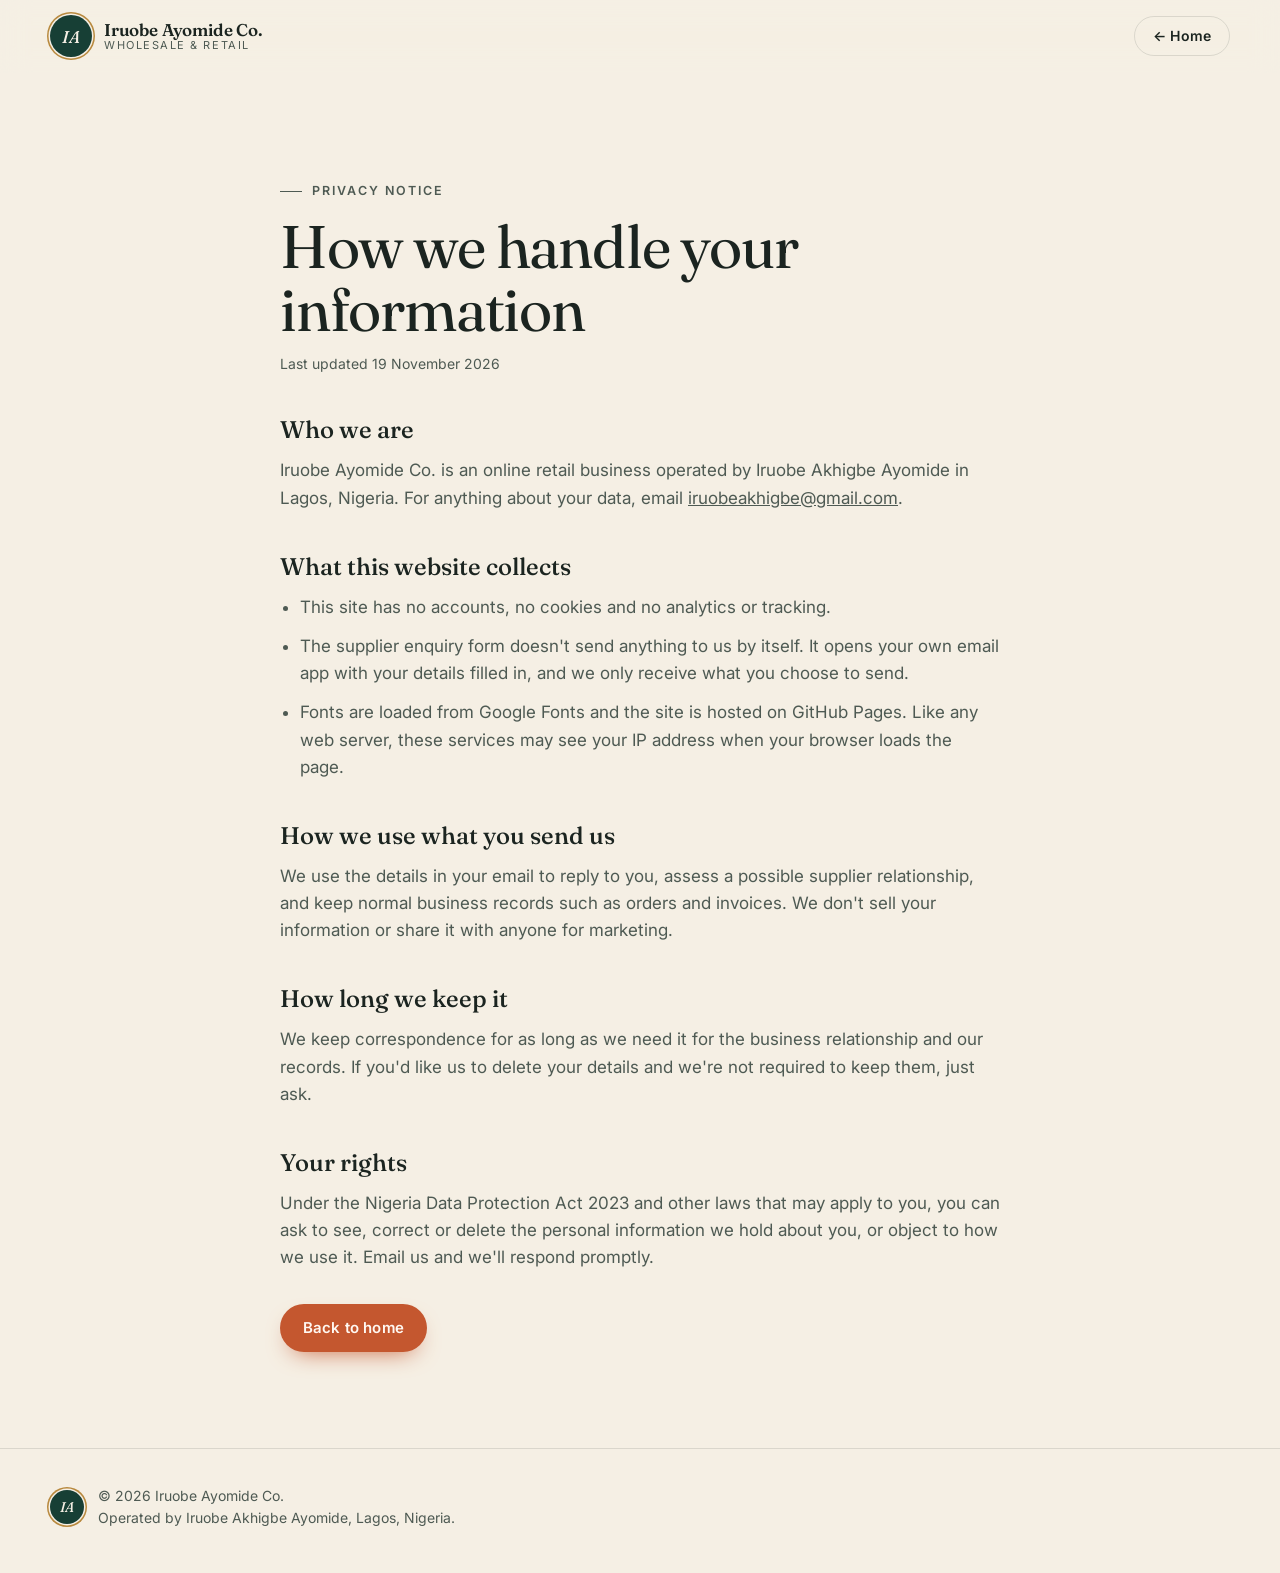
==== privacy.html @ d1483d63 "Add supplier enquiry form, About, FAQ, mobile menu, privacy notice and SEO files" ====
<!doctype html>
<html lang="en">
<head>
  <meta charset="utf-8">
  <meta name="viewport" content="width=device-width, initial-scale=1, viewport-fit=cover">
  <title>Privacy notice · Iruobe Ayomide Co.</title>
  <meta name="description" content="How Iruobe Ayomide Co. handles the information you share with us.">
  <link rel="canonical" href="https://ayomideesam.github.io/iruobe-ayomide-co/privacy.html">
  <meta name="theme-color" content="#F5EFE4" media="(prefers-color-scheme: light)">
  <meta name="theme-color" content="#0E1714" media="(prefers-color-scheme: dark)">
  <link rel="icon" href="favicon.svg" type="image/svg+xml">
  <link rel="preconnect" href="https://fonts.googleapis.com">
  <link rel="preconnect" href="https://fonts.gstatic.com" crossorigin>
  <link href="https://fonts.googleapis.com/css2?family=Fraunces:ital,opsz,wght@0,9..144,300..700;1,9..144,300..700&family=Inter:wght@400;500;600&display=swap" rel="stylesheet">
  <link rel="stylesheet" href="assets/styles.css">
</head>
<body>
  <header class="nav">
    <div class="wrap nav__inner">
      <a class="brand" href="./" aria-label="Iruobe Ayomide Co. home">
        <span class="seal" aria-hidden="true">IA</span>
        <span class="brand__text">
          <span class="brand__name">Iruobe Ayomide Co.</span>
          <span class="brand__tag">Wholesale &amp; Retail</span>
        </span>
      </a>
      <a class="btn btn--small btn--ghost" href="./">← Home</a>
    </div>
  </header>

  <main class="page">
    <div class="wrap page__body">
      <p class="eyebrow">Privacy notice</p>
      <h1>How we handle your information</h1>
      <p class="meta">Last updated 19 November 2026</p>

      <h2>Who we are</h2>
      <p>Iruobe Ayomide Co. is an online retail business operated by Iruobe Akhigbe Ayomide in Lagos, Nigeria. For anything about your data, email
        <a href="mailto:iruobeakhigbe@gmail.com">iruobeakhigbe<wbr>@gmail.com</a>.</p>

      <h2>What this website collects</h2>
      <ul>
        <li>This site has no accounts, no cookies and no analytics or tracking.</li>
        <li>The supplier enquiry form doesn't send anything to us by itself. It opens your own email app with your details filled in, and we only receive what you choose to send.</li>
        <li>Fonts are loaded from Google Fonts and the site is hosted on GitHub Pages. Like any web server, these services may see your IP address when your browser loads the page.</li>
      </ul>

      <h2>How we use what you send us</h2>
      <p>We use the details in your email to reply to you, assess a possible supplier relationship, and keep normal business records such as orders and invoices. We don't sell your information or share it with anyone for marketing.</p>

      <h2>How long we keep it</h2>
      <p>We keep correspondence for as long as we need it for the business relationship and our records. If you'd like us to delete your details and we're not required to keep them, just ask.</p>

      <h2>Your rights</h2>
      <p>Under the Nigeria Data Protection Act 2023 and other laws that may apply to you, you can ask to see, correct or delete the personal information we hold about you, or object to how we use it. Email us and we'll respond promptly.</p>

      <a class="btn btn--clay" href="./">Back to home</a>
    </div>
  </main>

  <footer class="footer">
    <div class="wrap footer__inner">
      <div class="footer__brand">
        <span class="seal seal--small" aria-hidden="true">IA</span>
        <p>© 2026 Iruobe Ayomide Co.<br>Operated by Iruobe Akhigbe Ayomide, Lagos, Nigeria.</p>
      </div>
    </div>
  </footer>
</body>
</html>
---- assets/styles.css ----
/* Iruobe Ayomide Co. — site styles */

:root {
  --paper: #F5EFE4;
  --paper-2: #ECE3D2;
  --card: #FBF8F2;
  --ink: #1B2420;
  --ink-soft: #4E5A53;
  --line: rgba(27, 36, 32, 0.12);
  --forest: #173F35;
  --forest-2: #0F2D26;
  --clay: #C4572F;
  --clay-ink: #FFF8F2;
  --brass: #B8893E;

  --kraft-1: #D9B98A;
  --kraft-2: #C9A270;
  --kraft-3: #B58C59;
  --kraft-4: #9E7646;
  --tape: rgba(245, 239, 228, 0.55);
  --mark: rgba(27, 36, 32, 0.45);
  --label: #FFFDF8;
  --label-line: rgba(27, 36, 32, 0.18);
  --sun: rgba(184, 137, 62, 0.16);
  --dot: rgba(23, 63, 53, 0.22);
  --shadow: rgba(27, 36, 32, 0.12);

  --radius: 18px;
  --shadow-soft: 0 1px 0 rgba(255, 255, 255, 0.6) inset, 0 18px 40px -24px rgba(23, 63, 53, 0.35);
  --serif: "Fraunces", Georgia, "Times New Roman", serif;
  --sans: "Inter", system-ui, -apple-system, "Segoe UI", Roboto, sans-serif;
  color-scheme: light;
}

@media (prefers-color-scheme: dark) {
  :root {
    --paper: #0E1714;
    --paper-2: #13201B;
    --card: #15241F;
    --ink: #EFE9DD;
    --ink-soft: #A7B2AB;
    --line: rgba(239, 233, 221, 0.12);
    --forest: #1A4438;
    --forest-2: #10302A;
    --clay: #E07A52;
    --clay-ink: #1A0F0A;
    --brass: #D4A65A;

    --kraft-1: #C7A475;
    --kraft-2: #B08A5A;
    --kraft-3: #977245;
    --kraft-4: #7C5C36;
    --tape: rgba(239, 233, 221, 0.35);
    --mark: rgba(14, 23, 20, 0.55);
    --label: #F4EEE2;
    --label-line: rgba(14, 23, 20, 0.2);
    --sun: rgba(212, 166, 90, 0.12);
    --dot: rgba(239, 233, 221, 0.14);
    --shadow: rgba(0, 0, 0, 0.35);
    --shadow-soft: 0 18px 40px -24px rgba(0, 0, 0, 0.6);
    color-scheme: dark;
  }
}

*, *::before, *::after { box-sizing: border-box; }
html { scroll-behavior: smooth; -webkit-text-size-adjust: 100%; }
body {
  margin: 0;
  background: var(--paper);
  color: var(--ink);
  font-family: var(--sans);
  font-size: 17px;
  line-height: 1.6;
  -webkit-font-smoothing: antialiased;
  text-rendering: optimizeLegibility;
  overflow-x: hidden;
}
img, svg { display: block; max-width: 100%; }
a { color: inherit; }
h1, h2, h3 { margin: 0; font-weight: 500; }
p { margin: 0; }
ul, ol { margin: 0; padding: 0; list-style: none; }
em { font-style: italic; }

.wrap { width: min(1180px, 100% - 32px); margin-inline: auto; }
@media (min-width: 720px) { .wrap { width: min(1180px, 100% - 64px); } }

.skip {
  position: absolute; left: 16px; top: -60px; z-index: 50;
  background: var(--ink); color: var(--paper); padding: 10px 14px; border-radius: 10px;
}
.skip:focus { top: 12px; }

:focus-visible { outline: 2px solid var(--clay); outline-offset: 3px; border-radius: 6px; }

/* ---------- Buttons ---------- */
.btn {
  display: inline-flex; align-items: center; justify-content: center; gap: 8px;
  min-height: 48px; padding: 0 22px;
  border-radius: 999px; border: 1px solid transparent;
  font: 600 15px/1 var(--sans); letter-spacing: 0.01em;
  text-decoration: none; white-space: nowrap;
  transition: transform .25s ease, background-color .25s ease, box-shadow .25s ease, border-color .25s ease;
}
.btn:hover { transform: translateY(-1px); }
.btn--clay { background: var(--clay); color: var(--clay-ink); box-shadow: 0 10px 24px -12px var(--clay); }
.btn--clay:hover { box-shadow: 0 14px 28px -12px var(--clay); }
.btn--ghost { border-color: var(--line); background: transparent; }
.btn--ghost:hover { border-color: var(--ink); }
.btn--ink { background: var(--ink); color: var(--paper); }
.btn--small { min-height: 40px; padding: 0 18px; font-size: 14px; }

/* ---------- Nav ---------- */
.nav {
  position: sticky; top: 0; z-index: 20;
  background: color-mix(in srgb, var(--paper) 82%, transparent);
  backdrop-filter: saturate(1.4) blur(14px);
  -webkit-backdrop-filter: saturate(1.4) blur(14px);
  border-bottom: 1px solid transparent;
  transition: border-color .3s ease;
}
.nav.is-scrolled { border-bottom-color: var(--line); }
.nav__inner { position: relative; display: flex; align-items: center; justify-content: space-between; gap: 12px; height: 72px; }
.nav__actions { display: flex; align-items: center; gap: 10px; flex: none; }
.nav__contact { display: none; }
@media (min-width: 520px) { .nav__contact { display: inline-flex; } }

/* Mobile menu (default) */
.nav__links {
  position: absolute; top: 100%; left: -16px; right: -16px;
  display: none; flex-direction: column; gap: 0;
  padding: 8px 16px 20px;
  background: var(--paper); border-bottom: 1px solid var(--line);
  box-shadow: 0 24px 40px -28px rgba(0, 0, 0, 0.35);
  max-height: calc(100dvh - 72px); overflow-y: auto;
}
.nav.is-open .nav__links { display: flex; }
.nav__links a {
  text-decoration: none; padding: 14px 0; border-bottom: 1px solid var(--line);
  font: 400 22px/1.2 var(--serif); color: var(--ink);
}
.nav__links a:last-child { border-bottom: 0; }

.menu-btn {
  display: inline-grid; place-content: center; gap: 6px;
  width: 44px; height: 44px; border-radius: 50%;
  border: 1px solid var(--line); background: var(--card); color: var(--ink); cursor: pointer;
}
.menu-btn span { display: block; width: 18px; height: 1.5px; background: currentColor; border-radius: 2px; transition: transform .3s ease; }
.nav.is-open .menu-btn span:first-child { transform: translateY(3.75px) rotate(45deg); }
.nav.is-open .menu-btn span:last-child { transform: translateY(-3.75px) rotate(-45deg); }

/* Desktop nav */
@media (min-width: 1040px) {
  .nav__links {
    position: static; display: flex; flex-direction: row; gap: 30px;
    padding: 0; background: none; border: 0; box-shadow: none; max-height: none; overflow: visible;
  }
  .nav__links a {
    position: relative; padding: 0; border: 0;
    font: 400 15px/1.6 var(--sans); color: var(--ink-soft);
  }
  .nav__links a::after {
    content: ""; position: absolute; left: 0; right: 0; bottom: -4px; height: 1px;
    background: currentColor; transform: scaleX(0); transform-origin: left; transition: transform .3s ease;
  }
  .nav__links a:hover { color: var(--ink); }
  .nav__links a:hover::after { transform: scaleX(1); }
  .nav__links .nav__menu-only { display: none; }
  .menu-btn { display: none; }
}

.brand { display: flex; align-items: center; gap: 12px; text-decoration: none; min-width: 0; }
.seal {
  flex: none; display: grid; place-items: center;
  width: 42px; height: 42px; border-radius: 50%;
  background: var(--forest); color: #F5EFE4;
  font: italic 500 17px/1 var(--serif);
  box-shadow: 0 0 0 1.5px var(--paper), 0 0 0 3px var(--brass);
}
.seal--small { width: 34px; height: 34px; font-size: 14px; }
.brand__text { display: flex; flex-direction: column; line-height: 1.15; min-width: 0; }
.brand__name { font: 600 17px/1.15 var(--serif); letter-spacing: -0.01em; white-space: nowrap; }
.brand__tag { font-size: 11px; letter-spacing: 0.14em; text-transform: uppercase; color: var(--ink-soft); }
@media (max-width: 359px) {
  .seal { width: 36px; height: 36px; font-size: 15px; }
  .brand { gap: 10px; }
  .brand__name { font-size: 15.5px; }
  .brand__tag { font-size: 9.5px; letter-spacing: 0.12em; }
}

/* ---------- Hero ---------- */
.hero { position: relative; padding: 40px 0 0; }
.hero::before {
  content: ""; position: absolute; inset: 0 0 auto 0; height: 100%;
  background:
    radial-gradient(60% 50% at 85% 10%, color-mix(in srgb, var(--brass) 14%, transparent), transparent 70%),
    radial-gradient(50% 40% at 0% 60%, color-mix(in srgb, var(--forest) 10%, transparent), transparent 70%);
  pointer-events: none;
}
.hero__grid { position: relative; display: grid; gap: 40px; align-items: center; }
@media (min-width: 980px) {
  .hero { padding-top: 64px; }
  .hero__grid { grid-template-columns: 1.05fr 0.95fr; gap: 56px; }
}

.status {
  display: inline-flex; align-items: center; gap: 10px;
  padding: 7px 14px 7px 10px; border-radius: 999px;
  border: 1px solid var(--line); background: var(--card);
  font-size: 13px; font-weight: 500; color: var(--ink-soft);
}
@media (max-width: 359px) { .status { font-size: 12px; padding: 6px 12px 6px 9px; gap: 8px; } }
.status__dot {
  flex: none;
  width: 8px; height: 8px; border-radius: 50%; background: var(--clay);
  box-shadow: 0 0 0 0 color-mix(in srgb, var(--clay) 60%, transparent);
  animation: pulse 2.4s ease-out infinite;
}
@keyframes pulse {
  0% { box-shadow: 0 0 0 0 color-mix(in srgb, var(--clay) 55%, transparent); }
  80%, 100% { box-shadow: 0 0 0 10px transparent; }
}

.display {
  margin-top: 22px;
  font-family: var(--serif);
  font-weight: 400;
  font-size: clamp(40px, 7.2vw, 76px);
  line-height: 1.02;
  letter-spacing: -0.025em;
  font-variation-settings: "opsz" 144, "SOFT" 50;
}
.display em, .title em {
  font-style: italic; color: var(--clay);
  font-variation-settings: "opsz" 144, "SOFT" 100;
}
.lead { margin-top: 22px; max-width: 34em; font-size: clamp(17px, 1.6vw, 19px); color: var(--ink-soft); }
.hero__actions { margin-top: 32px; display: flex; flex-wrap: wrap; gap: 12px; }

.promises { margin-top: 32px; display: flex; flex-wrap: wrap; gap: 10px 22px; font-size: 14px; font-weight: 500; }
.promises li { display: inline-flex; align-items: center; gap: 8px; }
.promises svg {
  width: 20px; height: 20px; padding: 3px; border-radius: 50%;
  background: color-mix(in srgb, var(--forest) 14%, transparent);
  fill: none; stroke: var(--forest); stroke-width: 2.4; stroke-linecap: round; stroke-linejoin: round;
}
@media (prefers-color-scheme: dark) { .promises svg { stroke: var(--brass); background: color-mix(in srgb, var(--brass) 16%, transparent); } }

/* Art */
.hero__art { position: relative; margin: 0; max-width: 560px; justify-self: center; width: 100%; }
@media (min-width: 600px) and (max-width: 979px) { .hero__art { max-width: 460px; } }
.parcels { width: 100%; height: auto; overflow: visible; }
.parcels .box { transform-box: fill-box; }
.parcels .box--b { animation: float 7s ease-in-out infinite; transform-origin: center bottom; }
@keyframes float { 0%, 100% { transform: translateY(0); } 50% { transform: translateY(-6px); } }
.label__brand { font: 700 11px/1 var(--sans); letter-spacing: 0.12em; fill: var(--ink); }
@media (prefers-color-scheme: dark) { .label__brand, .label__small { fill: #1B2420; } .label g { fill: #1B2420; } }
.label__small { font: 600 8px/1 var(--sans); letter-spacing: 0.12em; fill: #4E5A53; }

.chip {
  position: absolute; display: flex; align-items: center; gap: 12px;
  padding: 12px 16px 12px 12px; border-radius: 16px;
  background: color-mix(in srgb, var(--card) 88%, transparent);
  border: 1px solid var(--line);
  backdrop-filter: blur(10px); -webkit-backdrop-filter: blur(10px);
  box-shadow: var(--shadow-soft);
  font-size: 14px; line-height: 1.25;
}
.chip strong { display: block; font-weight: 600; }
.chip small { display: block; color: var(--ink-soft); font-size: 12px; }
.chip__icon {
  display: grid; place-items: center; width: 34px; height: 34px; border-radius: 10px;
  background: var(--forest); color: #F5EFE4; font-weight: 700;
}
.chip__icon--clay { background: var(--clay); color: var(--clay-ink); }
.chip--top { top: 6%; right: 0; animation: float 8s ease-in-out infinite; }
.chip--bottom { bottom: 4%; left: 0; animation: float 9s ease-in-out -3s infinite; }
@media (max-width: 480px) {
  .chip { padding: 8px 12px 8px 8px; font-size: 12.5px; gap: 8px; }
  .chip__icon { width: 28px; height: 28px; border-radius: 8px; }
  .chip small { font-size: 11px; }
}

/* Marquee */
.marquee {
  position: relative; margin-top: 56px; padding: 18px 0;
  border-block: 1px solid var(--line); overflow: hidden;
  mask-image: linear-gradient(90deg, transparent, #000 8%, #000 92%, transparent);
  -webkit-mask-image: linear-gradient(90deg, transparent, #000 8%, #000 92%, transparent);
}
.marquee__track {
  display: flex; align-items: center; gap: 28px; width: max-content;
  font: italic 400 clamp(20px, 2.4vw, 28px)/1 var(--serif); color: var(--ink-soft);
  animation: marquee 38s linear infinite;
}
.marquee__track i { font-style: normal; font-size: .6em; color: var(--brass); }
@keyframes marquee { to { transform: translateX(-50%); } }

/* ---------- Sections ---------- */
.section { padding: clamp(72px, 10vw, 128px) 0; scroll-margin-top: 64px; }
.section--tight { padding-top: 0; }
.section--tint { background: var(--paper-2); }
.section__head { max-width: 760px; margin-bottom: clamp(36px, 5vw, 56px); }
.section__head--split { max-width: none; display: grid; gap: 20px; align-items: end; }
@media (min-width: 900px) { .section__head--split { grid-template-columns: 1.2fr 0.8fr; gap: 64px; } }
.section__note { color: var(--ink-soft); max-width: 30em; }

.eyebrow {
  display: inline-flex; align-items: center; gap: 10px;
  font-size: 12.5px; font-weight: 600; letter-spacing: 0.16em; text-transform: uppercase; color: var(--brass);
}
.eyebrow::before { content: ""; width: 22px; height: 1px; background: currentColor; }
.eyebrow--light { color: #E2BE7C; }

.title {
  margin-top: 14px;
  font-family: var(--serif); font-weight: 400;
  font-size: clamp(32px, 4.6vw, 54px); line-height: 1.06; letter-spacing: -0.02em;
  font-variation-settings: "opsz" 144, "SOFT" 50;
}
.title--light { color: #F5EFE4; }
.title--light em { color: #F0A07E; }

/* Cards */
.cards { display: grid; gap: 16px; }
@media (min-width: 860px) { .cards { grid-template-columns: repeat(3, 1fr); gap: 20px; } }
.card {
  position: relative; padding: 32px 28px 34px;
  background: var(--card); border: 1px solid var(--line); border-radius: var(--radius);
  box-shadow: var(--shadow-soft);
  transition: transform .35s ease, border-color .35s ease;
}
.card:hover { transform: translateY(-4px); border-color: color-mix(in srgb, var(--brass) 50%, var(--line)); }
.card__num { font: italic 400 44px/1 var(--serif); color: var(--brass); opacity: .9; }
.card h3 { margin-top: 26px; font: 500 24px/1.2 var(--serif); letter-spacing: -0.01em; }
.card p { margin-top: 12px; color: var(--ink-soft); font-size: 16px; }

/* Steps */
.steps { display: grid; gap: 28px; counter-reset: step; position: relative; }
@media (min-width: 900px) {
  .steps { grid-template-columns: repeat(4, 1fr); gap: 28px; }
  .steps::before {
    content: ""; position: absolute; top: 22px; left: 22px; right: 22px; height: 1px;
    background: repeating-linear-gradient(90deg, var(--ink-soft) 0 6px, transparent 6px 12px); opacity: .4;
  }
}
.step { position: relative; padding-left: 64px; }
@media (min-width: 900px) { .step { padding-left: 0; } }
.step__dot {
  position: absolute; left: 0; top: 0;
  display: grid; place-items: center; width: 44px; height: 44px; border-radius: 50%;
  background: var(--paper); border: 1px solid var(--ink);
  font: italic 500 18px/1 var(--serif);
}
@media (min-width: 900px) { .step__dot { position: relative; margin-bottom: 26px; } }
.step:first-child .step__dot { background: var(--forest); color: #F5EFE4; border-color: var(--forest); }
.step h3 { font: 500 23px/1.2 var(--serif); }
.step p { margin-top: 10px; color: var(--ink-soft); font-size: 16px; }

/* Categories */
.cats { display: grid; grid-template-columns: repeat(2, 1fr); gap: 12px; }
@media (min-width: 720px) { .cats { grid-template-columns: repeat(3, 1fr); gap: 16px; } }
.cat {
  display: flex; flex-direction: column; gap: 22px; justify-content: space-between;
  min-height: 150px; padding: 22px;
  border-radius: var(--radius); border: 1px solid var(--line); background: var(--card);
  font: 500 clamp(17px, 2vw, 21px)/1.2 var(--serif);
  transition: background-color .35s ease, color .35s ease, transform .35s ease;
}
.cat svg {
  width: 40px; height: 40px; padding: 8px; border-radius: 12px;
  background: color-mix(in srgb, var(--brass) 16%, transparent);
  fill: none; stroke: var(--ink); stroke-width: 1.6; stroke-linecap: round; stroke-linejoin: round;
  transition: background-color .35s ease, stroke .35s ease;
}
.cat:hover { background: var(--forest); color: #F5EFE4; transform: translateY(-3px); }
.cat:hover svg { stroke: #F5EFE4; background: rgba(245, 239, 228, 0.12); }

/* Panel */
.panel {
  position: relative; overflow: hidden;
  display: grid; gap: 40px; padding: clamp(32px, 6vw, 72px);
  border-radius: calc(var(--radius) + 10px);
  background:
    radial-gradient(70% 90% at 100% 0%, rgba(226, 190, 124, 0.18), transparent 60%),
    linear-gradient(160deg, var(--forest), var(--forest-2));
  color: rgba(245, 239, 228, 0.82);
}
.panel::after {
  content: "IA"; position: absolute; right: -0.08em; bottom: -0.32em;
  font: italic 400 clamp(180px, 30vw, 360px)/1 var(--serif); color: rgba(245, 239, 228, 0.05);
  pointer-events: none;
}
@media (min-width: 900px) { .panel { grid-template-columns: 1.1fr 0.9fr; align-items: center; gap: 72px; } }
.panel__copy p { margin-top: 18px; max-width: 30em; }
.panel__copy .btn { margin-top: 30px; }
.panel__list { position: relative; z-index: 1; display: grid; gap: 0; }
.panel__list li {
  display: flex; align-items: baseline; gap: 18px; padding: 18px 0;
  border-bottom: 1px solid rgba(245, 239, 228, 0.14);
  font: 400 clamp(18px, 2vw, 22px)/1.3 var(--serif); color: #F5EFE4;
}
.panel__list li:first-child { border-top: 1px solid rgba(245, 239, 228, 0.14); }
.panel__list span { font: 600 12px/1 var(--sans); letter-spacing: 0.14em; color: #E2BE7C; }

/* Marketplaces */
.markets { border-top: 1px solid var(--line); }
.markets li {
  display: grid; grid-template-columns: 1fr auto; gap: 4px 16px; align-items: center;
  padding: 22px 0; border-bottom: 1px solid var(--line);
}
@media (min-width: 720px) { .markets li { grid-template-columns: 1.2fr 1fr auto; } }
.markets__name { font: 500 clamp(22px, 3vw, 30px)/1.1 var(--serif); letter-spacing: -0.01em; }
.markets__region { color: var(--ink-soft); grid-row: 2; }
@media (min-width: 720px) { .markets__region { grid-row: auto; } }
.markets .pill { grid-row: 1 / span 2; grid-column: 2; }
@media (min-width: 720px) { .markets .pill { grid-row: auto; grid-column: auto; } }
@media (max-width: 400px) {
  .markets li { grid-template-columns: 1fr; gap: 6px; }
  .markets__region { grid-row: auto; }
  .markets .pill { grid-row: auto; grid-column: 1; justify-self: start; margin-top: 4px; }
}
.pill {
  display: inline-flex; align-items: center; gap: 8px; padding: 6px 12px; border-radius: 999px;
  border: 1px solid var(--line); font-size: 13px; font-weight: 500; color: var(--ink-soft); white-space: nowrap;
}
.pill--live { color: var(--clay); border-color: color-mix(in srgb, var(--clay) 40%, transparent); }
.pill--live::before { content: ""; width: 7px; height: 7px; border-radius: 50%; background: currentColor; }

/* Contact */
.contact { text-align: center; padding-top: clamp(40px, 6vw, 80px); }
.contact__inner { display: flex; flex-direction: column; align-items: center; }
.display--contact { font-size: clamp(56px, 12vw, 132px); margin-top: 18px; }
.contact__email {
  margin-top: 28px; max-width: 100%; overflow-wrap: break-word;
  font: 400 clamp(17px, 5.4vw, 34px)/1.2 var(--serif);
  text-decoration: none; border-bottom: 1px solid var(--clay); padding-bottom: 4px;
  transition: color .25s ease;
}
.contact__email:hover { color: var(--clay); }
.contact__meta { margin-top: 18px; color: var(--ink-soft); font-size: 15px; }

/* About */
.about { display: grid; gap: 40px; align-items: start; }
@media (min-width: 900px) { .about { grid-template-columns: 1.15fr 0.85fr; gap: 72px; } }
.about__copy p:not(.eyebrow) { margin-top: 18px; color: var(--ink-soft); max-width: 36em; }
.about__copy .title + p { margin-top: 26px; }
.facts {
  margin: 0; padding: 8px 28px; border-radius: var(--radius);
  background: var(--card); border: 1px solid var(--line); box-shadow: var(--shadow-soft);
}
.facts div { display: grid; gap: 2px; padding: 16px 0; border-bottom: 1px solid var(--line); }
.facts div:last-child { border-bottom: 0; }
@media (min-width: 480px) { .facts div { grid-template-columns: 9.5em 1fr; gap: 16px; align-items: baseline; } }
.facts dt { font-size: 12px; font-weight: 600; letter-spacing: 0.12em; text-transform: uppercase; color: var(--brass); }
.facts dd { margin: 0; font: 400 18px/1.35 var(--serif); }

/* Enquiry form */
.enquiry { display: grid; gap: 32px; margin-top: clamp(56px, 8vw, 96px); scroll-margin-top: 96px; }
@media (min-width: 980px) { .enquiry { grid-template-columns: 0.8fr 1.2fr; gap: 64px; align-items: start; } }
.enquiry__head .section__note { margin-top: 16px; }
.title--sm { font-size: clamp(28px, 3.6vw, 42px); }
.form {
  display: grid; gap: 18px; padding: clamp(20px, 4vw, 36px);
  border-radius: var(--radius); background: var(--card); border: 1px solid var(--line); box-shadow: var(--shadow-soft);
}
@media (min-width: 640px) { .form { grid-template-columns: 1fr 1fr; gap: 20px; } }
.field { display: grid; gap: 8px; min-width: 0; }
.field--full { grid-column: 1 / -1; }
.field label { font-size: 14px; font-weight: 600; }
.field label span { color: var(--clay); }
.field input, .field select, .field textarea {
  width: 100%; min-height: 48px; padding: 12px 14px;
  border-radius: 12px; border: 1px solid var(--line); background: var(--paper);
  color: var(--ink); font: 400 16px/1.4 var(--sans);
  transition: border-color .2s ease, box-shadow .2s ease;
  -webkit-appearance: none; appearance: none;
}
.field textarea { resize: vertical; min-height: 120px; }
.field input::placeholder, .field textarea::placeholder { color: color-mix(in srgb, var(--ink-soft) 70%, transparent); }
.field input:focus, .field select:focus, .field textarea:focus {
  outline: none; border-color: var(--forest);
  box-shadow: 0 0 0 3px color-mix(in srgb, var(--forest) 22%, transparent);
}
@media (prefers-color-scheme: dark) {
  .field input:focus, .field select:focus, .field textarea:focus { border-color: var(--brass); box-shadow: 0 0 0 3px color-mix(in srgb, var(--brass) 25%, transparent); }
}
.field.is-invalid input, .field.is-invalid select { border-color: var(--clay); }
.field__error { font-size: 13px; color: var(--clay); }
.select { position: relative; }
.select::after {
  content: ""; position: absolute; right: 16px; top: 50%; width: 8px; height: 8px; margin-top: -6px;
  border-right: 1.5px solid var(--ink-soft); border-bottom: 1.5px solid var(--ink-soft); transform: rotate(45deg); pointer-events: none;
}
.select select { padding-right: 40px; cursor: pointer; }
.form__foot { display: flex; flex-wrap: wrap; align-items: center; gap: 14px 20px; margin-top: 4px; }
.form__foot .btn { cursor: pointer; }
.form__privacy { font-size: 13px; color: var(--ink-soft); }
.form__status {
  display: grid; gap: 14px; justify-items: start; padding: 18px; border-radius: 14px;
  background: color-mix(in srgb, var(--forest) 10%, transparent); font-size: 15px;
}
.form__status[hidden] { display: none; }
.form__status a { overflow-wrap: break-word; }

/* FAQ */
.faq { display: grid; gap: 0; }
@media (min-width: 900px) { .faq { grid-template-columns: 0.8fr 1.2fr; gap: 64px; align-items: start; } }
.faq__list { border-top: 1px solid var(--line); }
.faq details { border-bottom: 1px solid var(--line); }
.faq summary {
  display: flex; align-items: center; justify-content: space-between; gap: 16px;
  padding: 22px 0; cursor: pointer; list-style: none;
  font: 400 clamp(19px, 2.2vw, 23px)/1.3 var(--serif);
}
.faq summary::-webkit-details-marker { display: none; }
.faq summary::after {
  content: ""; flex: none; width: 28px; height: 28px; border-radius: 50%;
  border: 1px solid var(--line);
  background:
    linear-gradient(var(--ink), var(--ink)) center / 10px 1.5px no-repeat,
    linear-gradient(var(--ink), var(--ink)) center / 1.5px 10px no-repeat;
  transition: transform .3s ease;
}
.faq details[open] summary::after { transform: rotate(45deg); }
.faq details p { padding: 0 44px 24px 0; color: var(--ink-soft); max-width: 40em; }

/* Footer */
.footer { border-top: 1px solid var(--line); padding: 36px 0 calc(44px + env(safe-area-inset-bottom)); font-size: 14px; color: var(--ink-soft); }
.footer__inner { display: grid; gap: 22px; }
@media (min-width: 860px) { .footer__inner { grid-template-columns: 1fr auto; align-items: center; } }
.footer__brand { display: flex; align-items: center; gap: 14px; }
.footer__links { display: flex; flex-wrap: wrap; gap: 10px 22px; }
.footer__links a { text-decoration: none; color: var(--ink); }
.footer__links a:hover { color: var(--clay); }
.footer__legal { font-size: 12.5px; max-width: 46em; grid-column: 1 / -1; }

/* Simple pages (privacy, 404) */
.page { padding: clamp(48px, 8vw, 96px) 0; }
.page__body { max-width: 720px; }
.page__body h1 { margin-top: 14px; font: 400 clamp(36px, 6vw, 60px)/1.05 var(--serif); letter-spacing: -0.02em; }
.page__body h2 { margin-top: 40px; font: 500 24px/1.25 var(--serif); }
.page__body p, .page__body li { margin-top: 12px; color: var(--ink-soft); }
.page__body ul { list-style: disc; padding-left: 1.2em; }
.page__body .meta { font-size: 14px; }
.page__body .btn { margin-top: 32px; }

/* ---------- Reveal ---------- */
.js [data-reveal] { opacity: 0; transform: translateY(18px); transition: opacity .8s ease, transform .8s cubic-bezier(.2, .7, .2, 1); }
.js [data-reveal].is-in { opacity: 1; transform: none; }

@media (prefers-reduced-motion: reduce) {
  html { scroll-behavior: auto; }
  *, *::before, *::after { animation: none !important; transition: none !important; }
  .js [data-reveal] { opacity: 1; transform: none; }
}
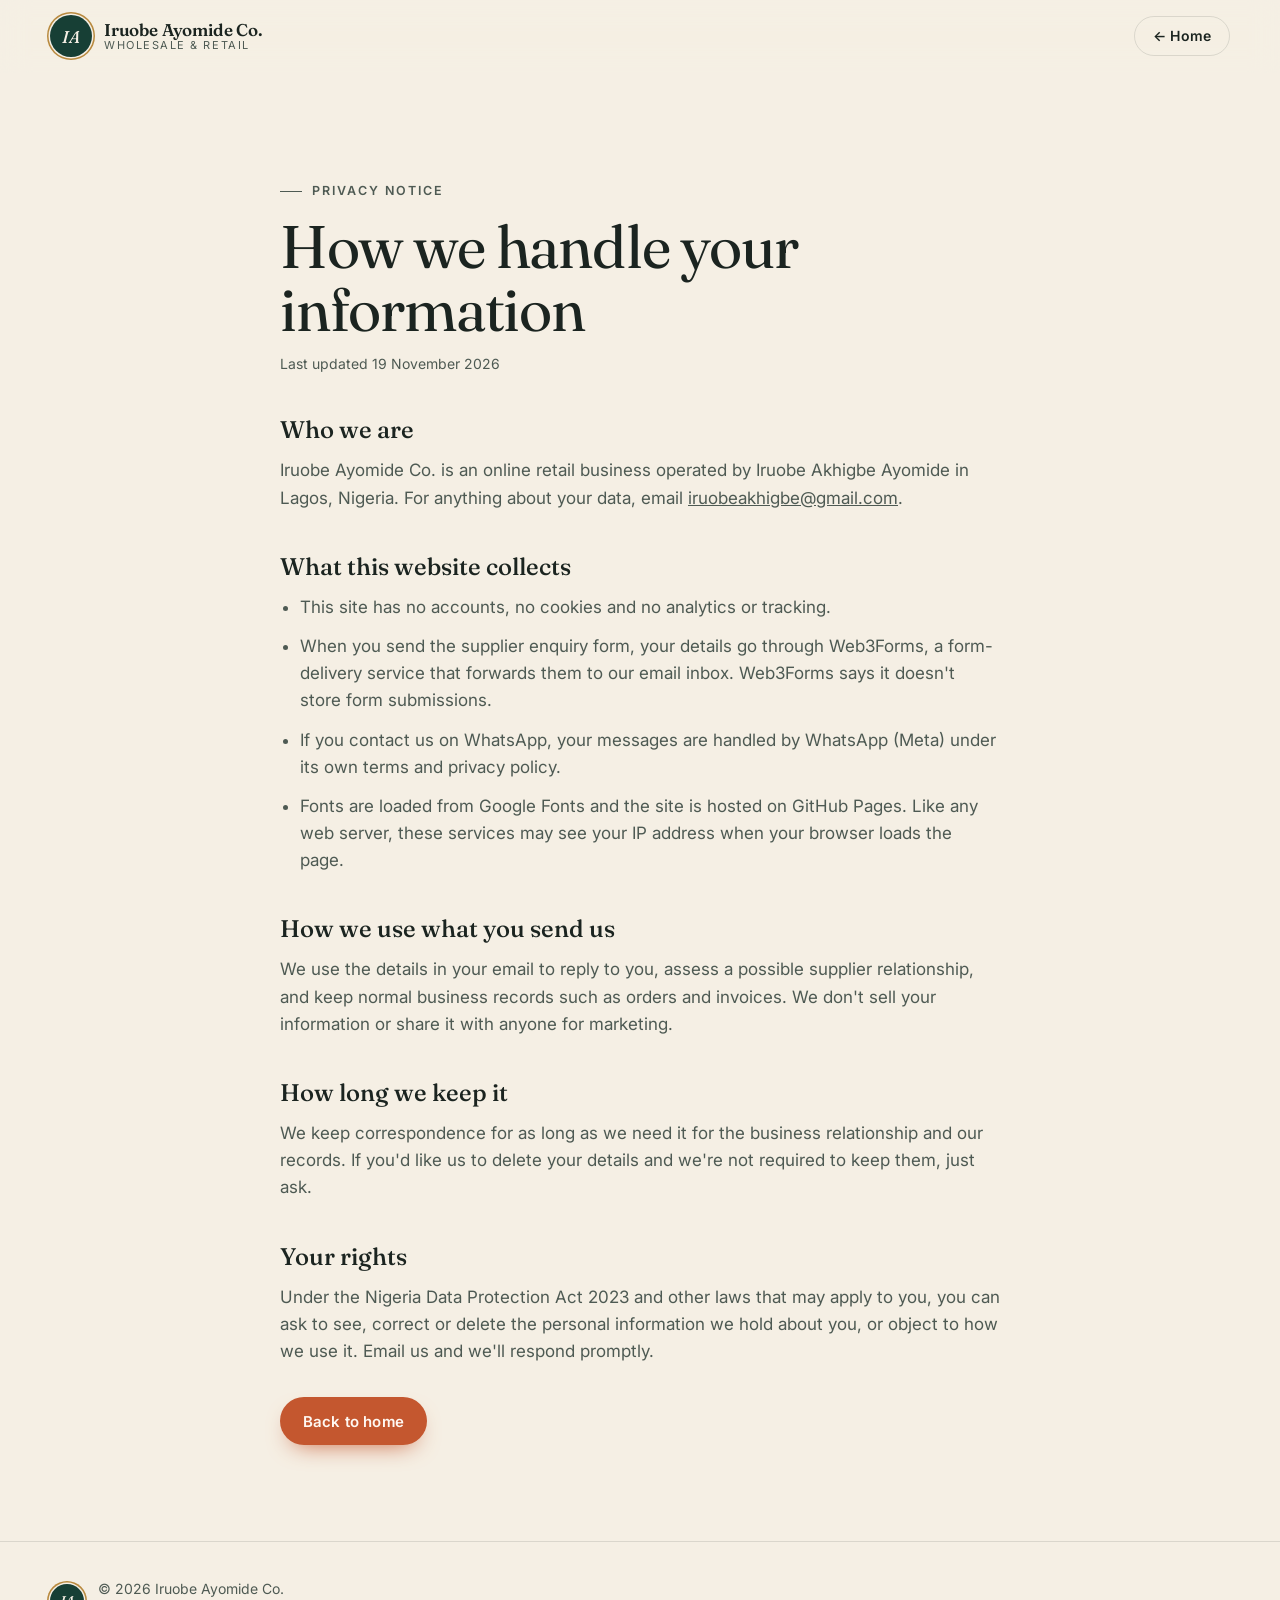
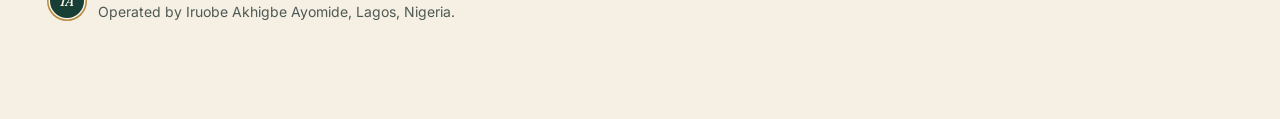
==== commit 1c0ca2a3: "Send supplier enquiries to Gmail via Web3Forms, add WhatsApp contact and large-monitor scaling" ====
--- a/privacy.html
+++ b/privacy.html
@@ -41,7 +41,8 @@
       <h2>What this website collects</h2>
       <ul>
         <li>This site has no accounts, no cookies and no analytics or tracking.</li>
-        <li>The supplier enquiry form doesn't send anything to us by itself. It opens your own email app with your details filled in, and we only receive what you choose to send.</li>
+        <li>When you send the supplier enquiry form, your details go through Web3Forms, a form-delivery service that forwards them to our email inbox. Web3Forms says it doesn't store form submissions.</li>
+        <li>If you contact us on WhatsApp, your messages are handled by WhatsApp (Meta) under its own terms and privacy policy.</li>
         <li>Fonts are loaded from Google Fonts and the site is hosted on GitHub Pages. Like any web server, these services may see your IP address when your browser loads the page.</li>
       </ul>
 
--- a/assets/styles.css
+++ b/assets/styles.css
@@ -494,15 +494,71 @@
   border-right: 1.5px solid var(--ink-soft); border-bottom: 1.5px solid var(--ink-soft); transform: rotate(45deg); pointer-events: none;
 }
 .select select { padding-right: 40px; cursor: pointer; }
-.form__foot { display: flex; flex-wrap: wrap; align-items: center; gap: 14px 20px; margin-top: 4px; }
+.form__foot { display: flex; flex-wrap: wrap; align-items: center; gap: 12px; margin-top: 4px; }
 .form__foot .btn { cursor: pointer; }
-.form__privacy { font-size: 13px; color: var(--ink-soft); }
+@media (max-width: 479px) { .form__foot .btn { width: 100%; } }
+.form__send { position: relative; }
+.form__send:disabled { cursor: progress; opacity: .85; transform: none; }
+.form__send.is-loading::before {
+  content: ""; width: 16px; height: 16px; border-radius: 50%;
+  border: 2px solid currentColor; border-right-color: transparent;
+  animation: spin .8s linear infinite;
+}
+@keyframes spin { to { transform: rotate(360deg); } }
+.form__privacy { font-size: 13px; color: var(--ink-soft); margin-top: -4px; }
 .form__status {
-  display: grid; gap: 14px; justify-items: start; padding: 18px; border-radius: 14px;
-  background: color-mix(in srgb, var(--forest) 10%, transparent); font-size: 15px;
-}
+  display: grid; gap: 14px; justify-items: start; padding: 18px 20px; border-radius: 14px;
+  border: 1px solid transparent; font-size: 15px; outline: none;
+}
+.form__status--ok, .form__status--mail { background: color-mix(in srgb, var(--forest) 10%, transparent); border-color: color-mix(in srgb, var(--forest) 25%, transparent); }
+.form__status--error { background: color-mix(in srgb, var(--clay) 10%, transparent); border-color: color-mix(in srgb, var(--clay) 35%, transparent); }
 .form__status[hidden] { display: none; }
 .form__status a { overflow-wrap: break-word; }
+.hp { position: absolute !important; left: -10000px; width: 1px; height: 1px; overflow: hidden; }
+
+/* WhatsApp */
+.btn--wa { background: #25D366; color: #052E1C; }
+.btn--wa:hover { box-shadow: 0 12px 26px -14px #25D366; }
+.btn--wa svg, .wa-inline svg, .wa-float svg { width: 20px; height: 20px; flex: none; }
+.wa-ring { fill: none; stroke: currentColor; stroke-width: 1.8; stroke-linejoin: round; }
+.wa-phone { fill: currentColor; }
+.wa-inline {
+  display: inline-flex; align-items: center; gap: 10px; margin-top: 20px;
+  padding: 10px 16px 10px 12px; border-radius: 14px;
+  border: 1px solid var(--line); background: var(--card);
+  font-size: 14px; text-decoration: none; color: var(--ink-soft);
+  transition: border-color .25s ease;
+}
+.wa-inline strong { color: var(--ink); font-weight: 600; white-space: nowrap; }
+.wa-inline svg { color: #1FAF55; }
+.wa-inline:hover { border-color: #25D366; }
+.contact__wa { margin-top: 28px; min-height: 60px; padding: 0 26px 0 20px; gap: 12px; }
+.contact__wa svg { width: 24px; height: 24px; }
+.contact__wa-text { display: flex; flex-direction: column; align-items: flex-start; gap: 3px; line-height: 1.1; }
+.contact__wa-text strong { font-weight: 600; font-size: 15px; }
+.contact__wa-text small { font-weight: 500; font-size: 13px; opacity: .8; letter-spacing: 0.02em; }
+
+.wa-float {
+  position: fixed; z-index: 15;
+  right: max(16px, env(safe-area-inset-right));
+  bottom: calc(16px + env(safe-area-inset-bottom));
+  display: inline-flex; align-items: center; justify-content: center; gap: 10px;
+  width: 56px; height: 56px; border-radius: 999px;
+  background: #25D366; color: #052E1C; text-decoration: none;
+  font: 600 15px/1 var(--sans);
+  box-shadow: 0 14px 30px -12px rgba(5, 46, 28, 0.55), 0 0 0 4px color-mix(in srgb, #25D366 18%, transparent);
+  transition: transform .25s ease, box-shadow .25s ease;
+}
+.wa-float svg { width: 26px; height: 26px; }
+.wa-float:hover { transform: translateY(-2px); }
+.wa-float__label { display: none; }
+@media (min-width: 900px) {
+  .wa-float { width: auto; height: 52px; padding: 0 20px 0 16px; right: 24px; bottom: 24px; }
+  .wa-float svg { width: 22px; height: 22px; }
+  .wa-float__label { display: inline; }
+}
+.menu-open .wa-float { opacity: 0; pointer-events: none; }
+@media print { .wa-float { display: none; } }
 
 /* FAQ */
 .faq { display: grid; gap: 0; }
@@ -527,7 +583,7 @@
 .faq details p { padding: 0 44px 24px 0; color: var(--ink-soft); max-width: 40em; }
 
 /* Footer */
-.footer { border-top: 1px solid var(--line); padding: 36px 0 calc(44px + env(safe-area-inset-bottom)); font-size: 14px; color: var(--ink-soft); }
+.footer { border-top: 1px solid var(--line); padding: 36px 0 calc(96px + env(safe-area-inset-bottom)); font-size: 14px; color: var(--ink-soft); }
 .footer__inner { display: grid; gap: 22px; }
 @media (min-width: 860px) { .footer__inner { grid-template-columns: 1fr auto; align-items: center; } }
 .footer__brand { display: flex; align-items: center; gap: 14px; }
@@ -546,6 +602,22 @@
 .page__body .meta { font-size: 14px; }
 .page__body .btn { margin-top: 32px; }
 
+/* ---------- Large monitors ---------- */
+@media (min-width: 1600px) {
+  body { font-size: 18px; }
+  .wrap { width: min(1320px, 100% - 96px); }
+  .hero__art { max-width: 620px; }
+  .lead { font-size: 20px; }
+}
+@media (min-width: 2000px) {
+  .wrap { width: min(1480px, 100% - 128px); }
+  .nav__inner { height: 84px; }
+  .display { font-size: 92px; }
+  .title { font-size: 62px; }
+  .hero__art { max-width: 680px; }
+  .card p, .step p, .faq details p { font-size: 17.5px; }
+}
+
 /* ---------- Reveal ---------- */
 .js [data-reveal] { opacity: 0; transform: translateY(18px); transition: opacity .8s ease, transform .8s cubic-bezier(.2, .7, .2, 1); }
 .js [data-reveal].is-in { opacity: 1; transform: none; }
